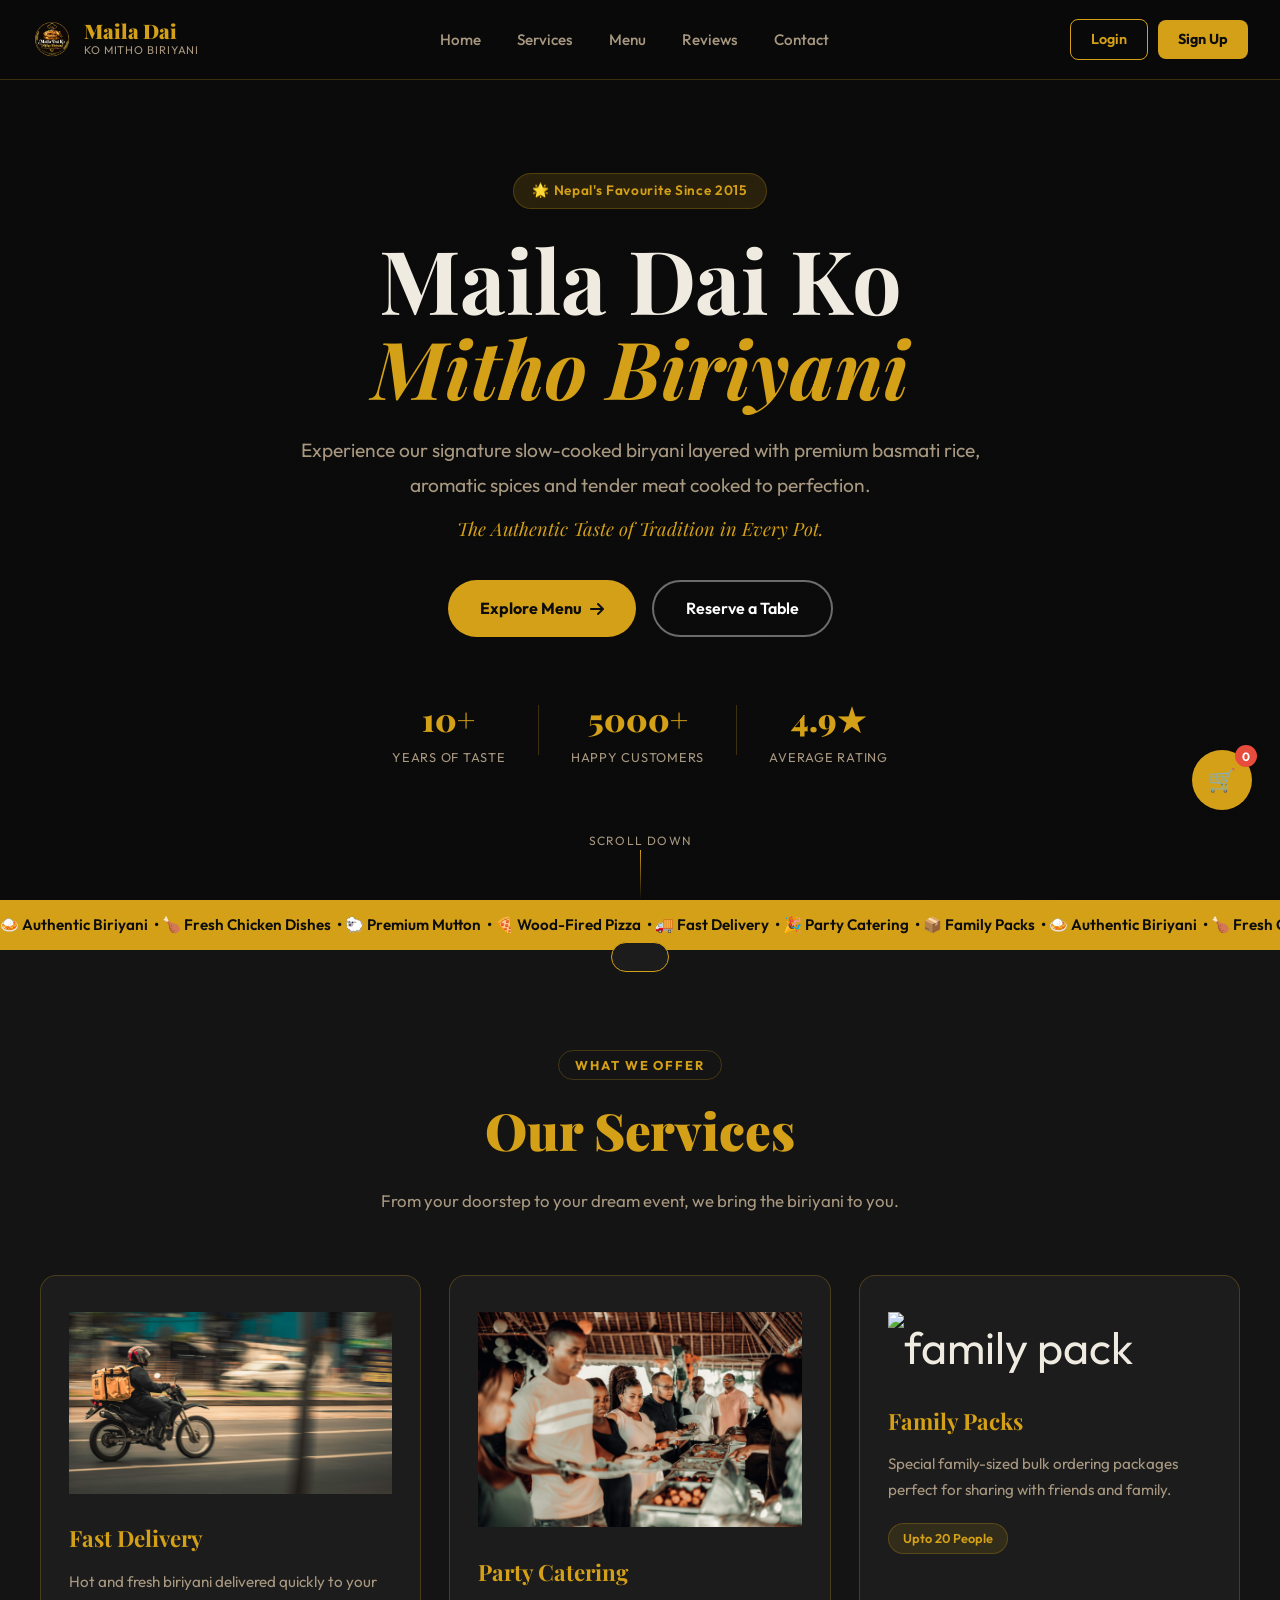
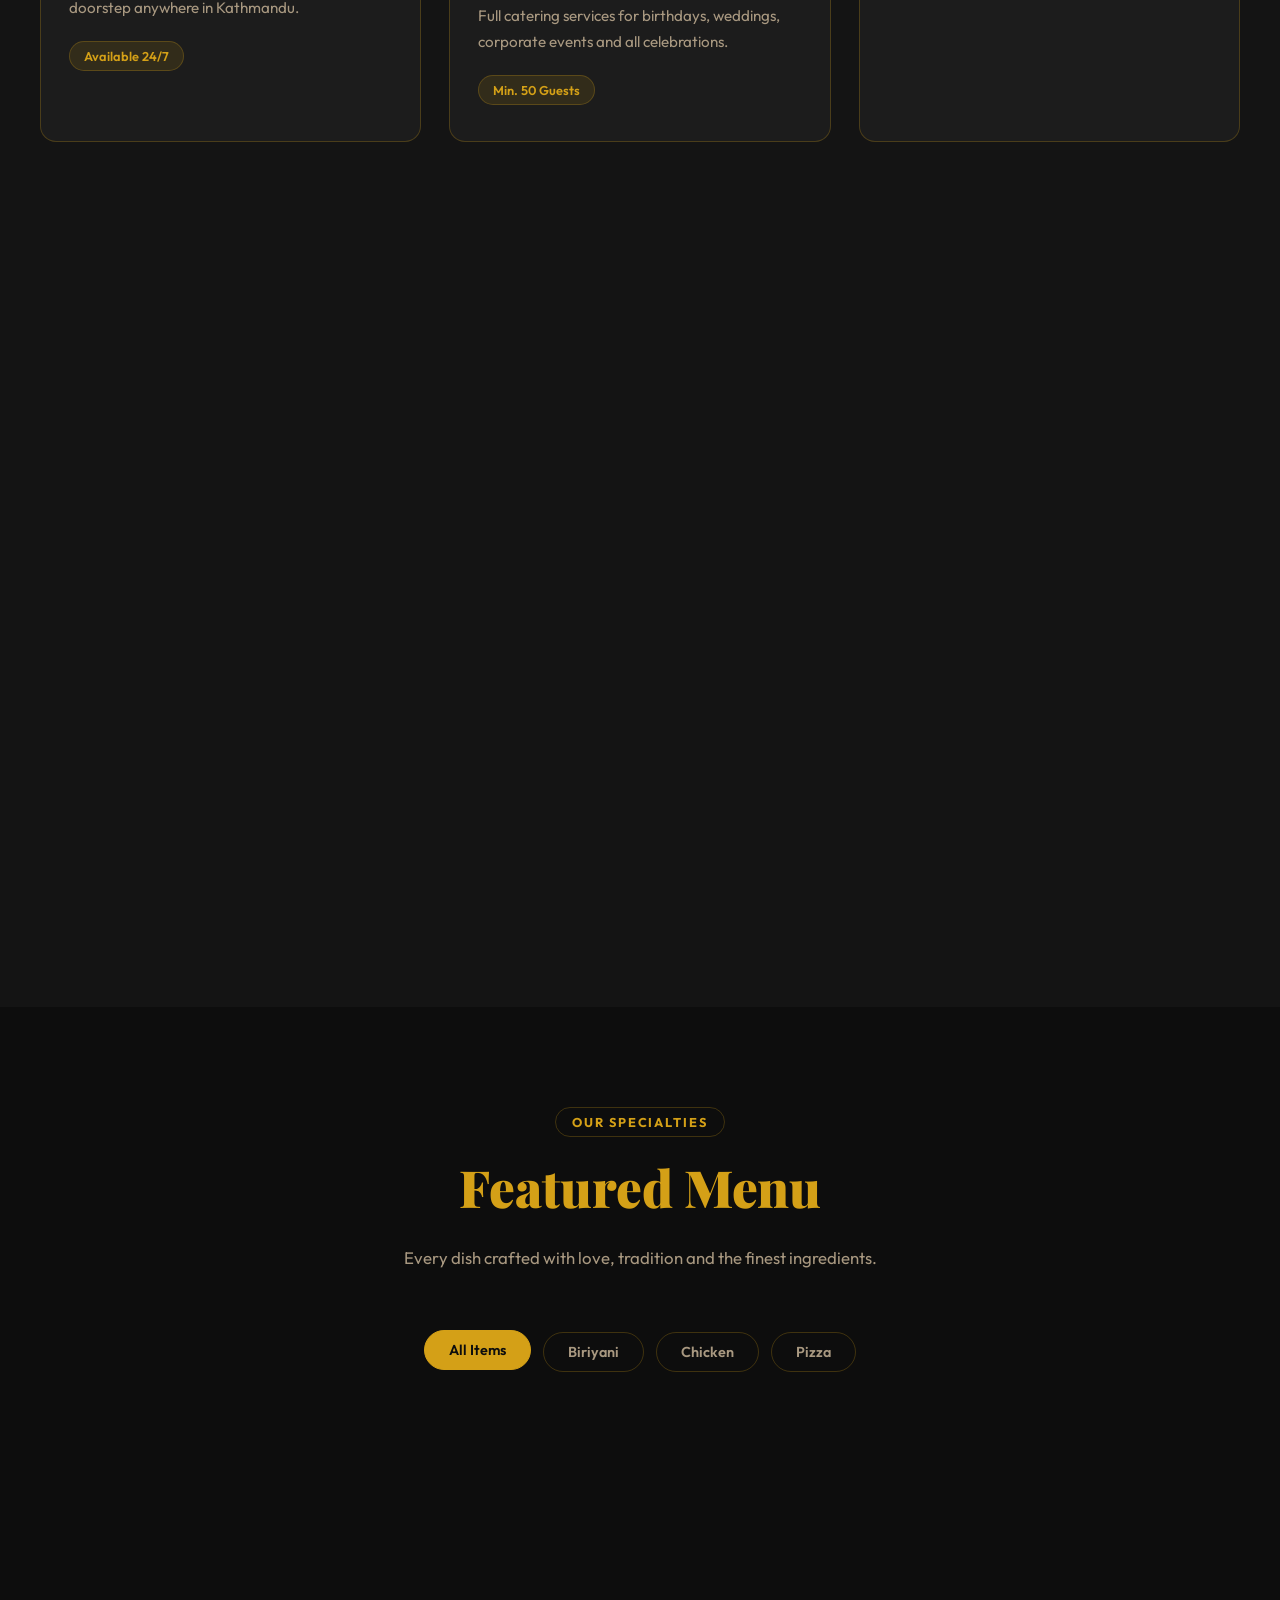
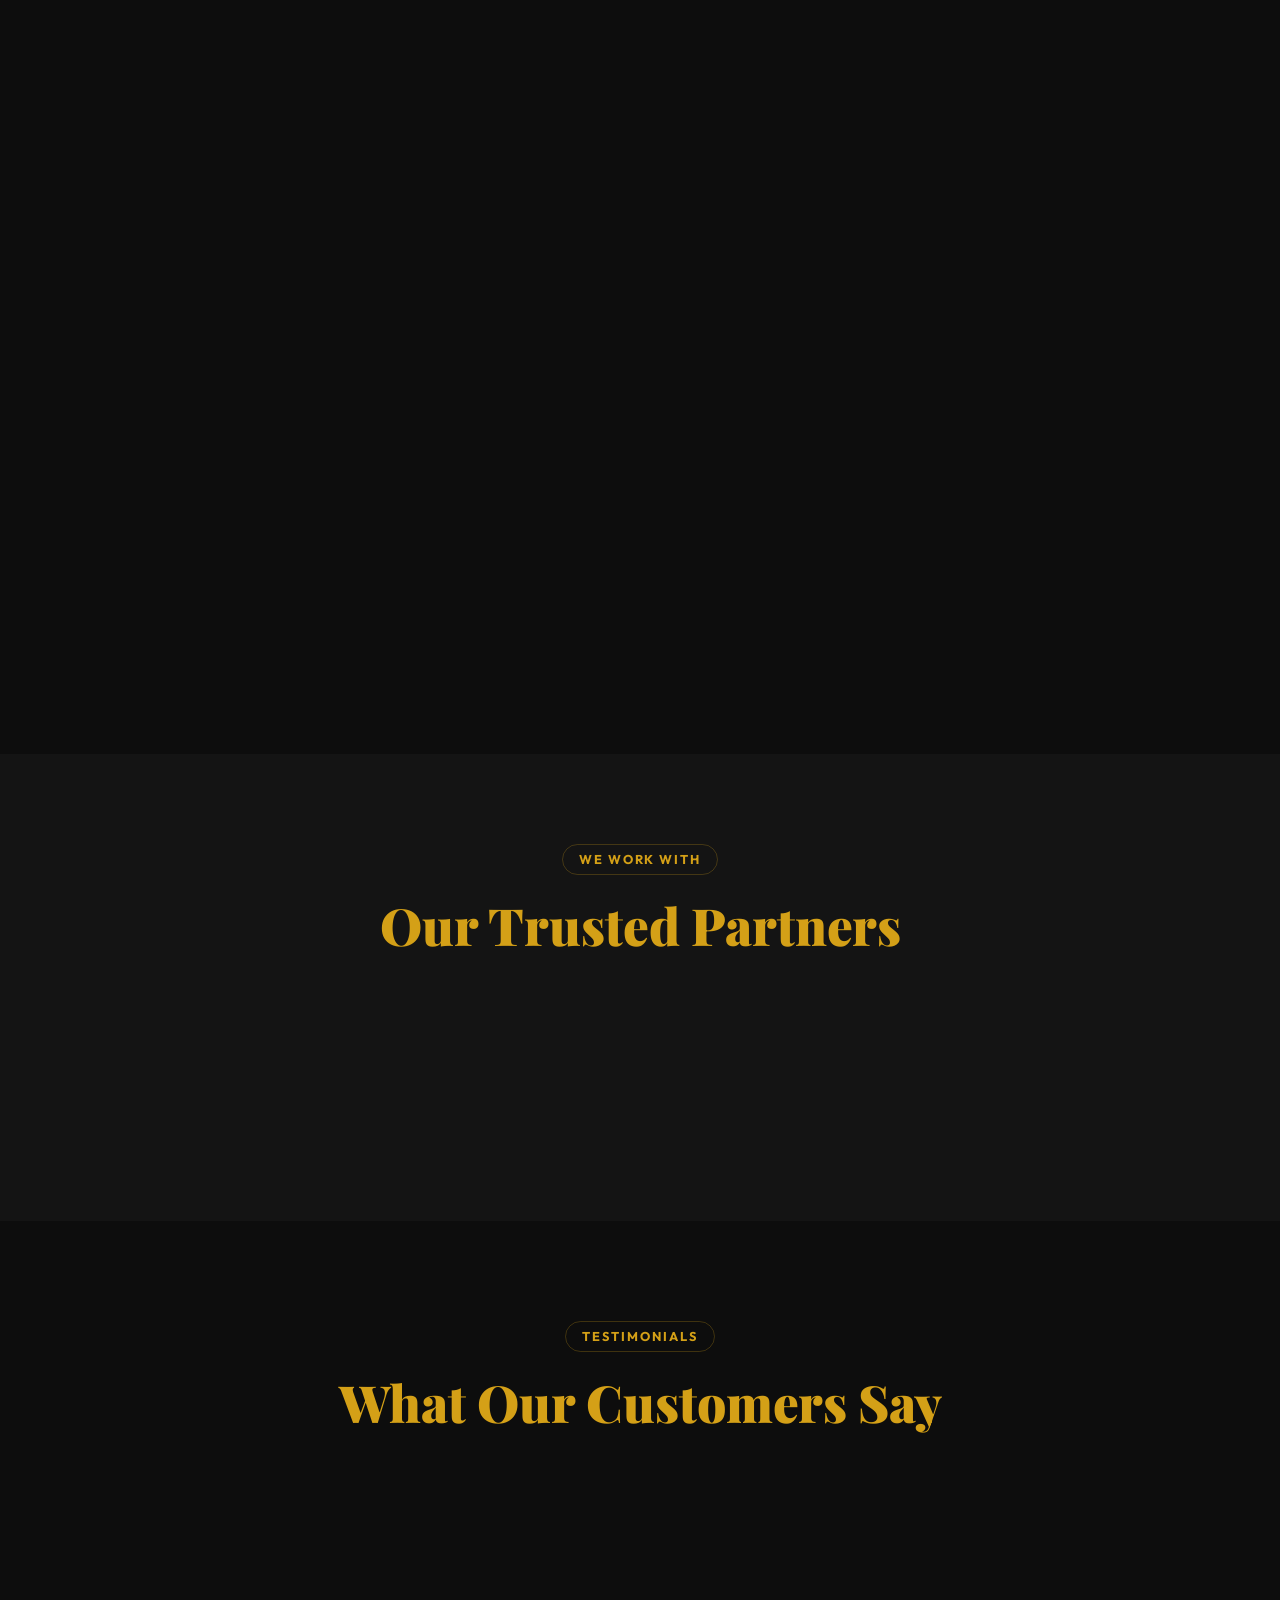
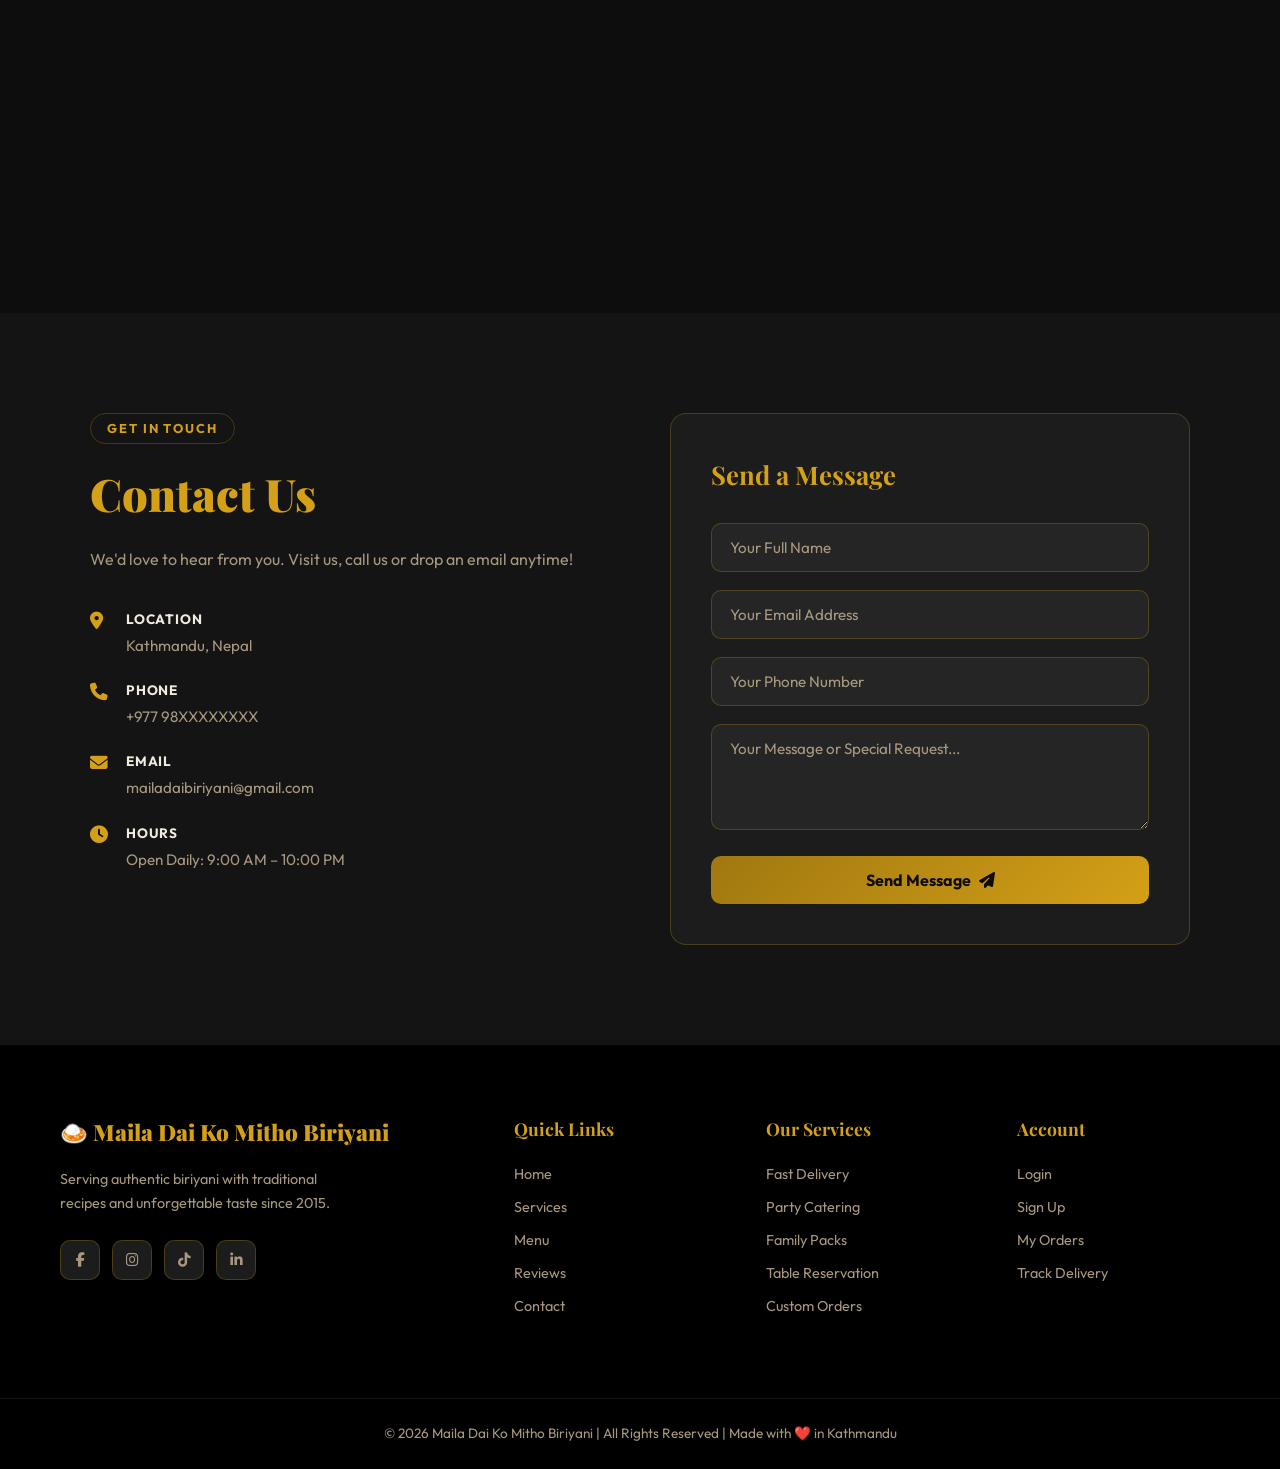
==== index.html @ 5e74ae01 "Add files via upload" ====
<!DOCTYPE html>
<html lang="en">
<head>
<meta charset="UTF-8">
<meta name="viewport" content="width=device-width, initial-scale=1.0">
<title>Maila Dai Ko Mitho Biriyani</title>
<link rel="stylesheet" href="style.css">
<link href="https://fonts.googleapis.com/css2?family=Playfair+Display:ital,wght@0,400;0,700;0,900;1,400&family=Outfit:wght@300;400;500;600;700&display=swap" rel="stylesheet">
<link rel="stylesheet" href="https://cdnjs.cloudflare.com/ajax/libs/font-awesome/6.5.0/css/all.min.css">
</head>
<body>

<!-- ===== NAVBAR ===== -->
<nav class="navbar" id="navbar">
  <div class="nav-container">
    <div class="logo">
      <div class="logo-icon">
        <img src="logo.png" alt="logo">
      </div>
      <div class="logo-text">
        <span class="logo-main">Maila Dai</span>
        <span class="logo-sub">Ko Mitho Biriyani</span>
      </div>
    </div>
    <ul class="nav-links" id="navLinks">
      <li><a href="#home" class="nav-link">Home</a></li>
      <li><a href="#services" class="nav-link">Services</a></li>
      <li><a href="#menu" class="nav-link">Menu</a></li>
      <li><a href="#reviews" class="nav-link">Reviews</a></li>
      <li><a href="#contact" class="nav-link">Contact</a></li>
    </ul>
    <div class="nav-btns">
      <a href="login.html" class="btn-outline">Login</a>
      <a href="signup.html" class="btn-gold">Sign Up</a>
    </div>
    <button class="hamburger" id="hamburger" aria-label="Toggle menu">
      <span></span><span></span><span></span>
    </button>
  </div>
</nav>

<!-- ===== HERO ===== -->
<section id="home" class="hero">
  <div class="hero-bg"></div>
  <div class="hero-overlay"></div>
  <div class="hero-content">
    <div class="hero-badge">🌟 Nepal's Favourite Since 2015</div>
    <h1 class="hero-title">
      <span class="line1">Maila Dai Ko</span>
      <span class="line2">Mitho Biriyani</span>
    </h1>
    <p class="hero-sub">Experience our signature slow-cooked biryani layered with premium basmati rice, aromatic spices and tender meat cooked to perfection.</p>
    <p class="hero-tagline">The Authentic Taste of Tradition in Every Pot.</p>
    <div class="hero-btns">
      <a href="#menu" class="btn-primary">Explore Menu <i class="fas fa-arrow-right"></i></a>
      <a href="#contact" class="btn-secondary">Reserve a Table</a>
    </div>
    <div class="hero-stats">
      <div class="stat"><span class="stat-num">10+</span><span class="stat-label">Years of Taste</span></div>
      <div class="stat-divider"></div>
      <div class="stat"><span class="stat-num">5000+</span><span class="stat-label">Happy Customers</span></div>
      <div class="stat-divider"></div>
      <div class="stat"><span class="stat-num">4.9★</span><span class="stat-label">Average Rating</span></div>
    </div>
  </div>
  <div class="hero-scroll-hint">
    <span>Scroll Down</span>
    <div class="scroll-line"></div>
  </div>
</section>

<!-- ===== MARQUEE ===== -->
<div class="marquee-bar">
  <div class="marquee-track">
    <span>🍛 Authentic Biriyani &nbsp;•&nbsp;</span>
    <span>🍗 Fresh Chicken Dishes &nbsp;•&nbsp;</span>
    <span>🐑 Premium Mutton &nbsp;•&nbsp;</span>
    <span>🍕 Wood-Fired Pizza &nbsp;•&nbsp;</span>
    <span>🚚 Fast Delivery &nbsp;•&nbsp;</span>
    <span>🎉 Party Catering &nbsp;•&nbsp;</span>
    <span>📦 Family Packs &nbsp;•&nbsp;</span>
    <span>🍛 Authentic Biriyani &nbsp;•&nbsp;</span>
    <span>🍗 Fresh Chicken Dishes &nbsp;•&nbsp;</span>
    <span>🐑 Premium Mutton &nbsp;•&nbsp;</span>
    <span>🍕 Wood-Fired Pizza &nbsp;•&nbsp;</span>
    <span>🚚 Fast Delivery &nbsp;•&nbsp;</span>
    <span>🎉 Party Catering &nbsp;•&nbsp;</span>
    <span>📦 Family Packs &nbsp;•&nbsp;</span>
  </div>
</div>

<!-- ===== SERVICES ===== -->
<section id="services" class="services-section">
  <div class="section-header">
    <p class="section-label">What We Offer</p>
    <h2 class="section-title">Our Services</h2>
    <p class="section-desc">From your doorstep to your dream event, we bring the biriyani to you.</p>
  </div>
  <div class="services-grid">

    <div class="service-card" data-delay="0">
      <div class="service-icon">
        <img src="delivery.jpg" alt="delivery">
      </div>
      <h3>Fast Delivery</h3>
      <p>Hot and fresh biriyani delivered quickly to your doorstep anywhere in Kathmandu.</p>
      <div class="service-tag">Available 24/7</div>
    </div>

    <div class="service-card" data-delay="1">
      <div class="service-icon"><img src="catering.jpg" alt="catering"></div>
      <h3>Party Catering</h3>
      <p>Full catering services for birthdays, weddings, corporate events and all celebrations.</p>
      <div class="service-tag">Min. 50 Guests</div>
    </div>

    <div class="service-card" data-delay="2">
      <div class="service-icon"><img src="familypack.jpg" alt="family pack"></div>
      <h3>Family Packs</h3>
      <p>Special family-sized bulk ordering packages perfect for sharing with friends and family.</p>
      <div class="service-tag">Upto 20 People</div>
    </div>

    <div class="service-card" data-delay="3">
      <div class="service-icon"><img src="reservation.jpg" alt="reservation"></div>
      <h3>Table Reservation</h3>
      <p>Reserve your table in advance and enjoy a comfortable dining experience with your loved ones.</p>
      <div class="service-tag">Book Online</div>
    </div>

    <div class="service-card" data-delay="4">
      <div class="service-icon"><img src="liquior.jpg" alt="custom orders"></div>
      <h3>Custom Orders</h3>
      <p>Customize spice levels, portion sizes and special dietary requests to your preferences.</p>
      <div class="service-tag">Fully Flexible</div>
    </div>

    <div class="service-card" data-delay="5">
      <div class="service-icon">🏆</div>
      <h3>Premium Experience</h3>
      <p>Enjoy our cozy dine-in ambience with premium service and traditional Nepali hospitality.</p>
      <div class="service-tag">Dine In</div>
    </div>

  </div>
</section>

<!-- ===== FEATURED MENU ===== -->
<section id="menu" class="menu-section">
  <div class="section-header light">
    <p class="section-label">Our Specialties</p>
    <h2 class="section-title">Featured Menu</h2>
    <p class="section-desc">Every dish crafted with love, tradition and the finest ingredients.</p>
  </div>

  <!-- Filter Buttons -->
  <div class="filter-btns">
    <button class="filter-btn active" data-filter="all">All Items</button>
    <button class="filter-btn" data-filter="biriyani">Biriyani</button>
    <button class="filter-btn" data-filter="chicken">Chicken</button>
    <button class="filter-btn" data-filter="pizza">Pizza</button>
  </div>

  <div class="menu-grid" id="menuGrid">

    <div class="menu-card" data-cat="biriyani">
      <div class="card-img-wrap">
        <img src="biriyani.jpg" alt="Mutton Biriyani" onerror="this.src='https://images.unsplash.com/photo-1563379091339-03246f5e3d73?w=400&h=280&fit=crop'">
        <span class="badge bestseller">Best Seller</span>
      </div>
      <div class="card-info">
        <div class="card-top">
          <h3>Mutton Biriyani</h3>
          <span class="card-rating">⭐ 4.9</span>
        </div>
        <p>Authentic dum cooked biriyani with premium basmati rice, tender mutton and aromatic spices.</p>
        <div class="card-bottom">
          <span class="price">Rs. 550</span>
          <button class="order-btn" onclick="addToCart('Mutton Biriyani', 550)"><i class="fas fa-plus"></i> Add</button>
        </div>
      </div>
    </div>

    <div class="menu-card" data-cat="biriyani">
      <div class="card-img-wrap">
        <img src="biriyani.jpg" alt="Chicken Biriyani" onerror="this.src='https://images.unsplash.com/photo-1563379091339-03246f5e3d73?w=400&h=280&fit=crop'">
        <span class="badge popular">Popular</span>
      </div>
      <div class="card-info">
        <div class="card-top">
          <h3>Chicken Biriyani</h3>
          <span class="card-rating">⭐ 4.8</span>
        </div>
        <p>Flavourful dum biriyani with juicy chicken pieces layered in fragrant basmati rice.</p>
        <div class="card-bottom">
          <span class="price">Rs. 350</span>
          <button class="order-btn" onclick="addToCart('Chicken Biriyani', 350)"><i class="fas fa-plus"></i> Add</button>
        </div>
      </div>
    </div>

    <div class="menu-card" data-cat="chicken">
      <div class="card-img-wrap">
        <img src="chicken.jpg" alt="Chicken Chilly" onerror="this.src='https://images.unsplash.com/photo-1567620905732-2d1ec7ab7445?w=400&h=280&fit=crop'">
      </div>
      <div class="card-info">
        <div class="card-top">
          <h3>Chicken Chilly</h3>
          <span class="card-rating">⭐ 4.7</span>
        </div>
        <p>Crispy chicken tossed in bold chilli sauce with peppers and onions.</p>
        <div class="card-bottom">
          <span class="price">Rs. 250</span>
          <button class="order-btn" onclick="addToCart('Chicken Chilly', 250)"><i class="fas fa-plus"></i> Add</button>
        </div>
      </div>
    </div>

    <div class="menu-card" data-cat="chicken">
      <div class="card-img-wrap">
        <img src="green chicken.jpg" alt="Green Chicken" onerror="this.src='https://images.unsplash.com/photo-1604908176997-125f25cc6f3d?w=400&h=280&fit=crop'">
        <span class="badge new">New</span>
      </div>
      <div class="card-info">
        <div class="card-top">
          <h3>Green Chicken</h3>
          <span class="card-rating">⭐ 4.8</span>
        </div>
        <p>Herb-marinated chicken in a vibrant green sauce made with fresh coriander and mint.</p>
        <div class="card-bottom">
          <span class="price">Rs. 300</span>
          <button class="order-btn" onclick="addToCart('Green Chicken', 300)"><i class="fas fa-plus"></i> Add</button>
        </div>
      </div>
    </div>

    <div class="menu-card" data-cat="pizza">
      <div class="card-img-wrap">
        <img src="pizza.jpg" alt="Chicken Pizza" onerror="this.src='https://images.unsplash.com/photo-1565299624946-b28f40a0ae38?w=400&h=280&fit=crop'">
      </div>
      <div class="card-info">
        <div class="card-top">
          <h3>Chicken Pizza</h3>
          <span class="card-rating">⭐ 4.6</span>
        </div>
        <p>Stone-baked pizza loaded with spiced chicken, mozzarella and fresh vegetables.</p>
        <div class="card-bottom">
          <span class="price">Rs. 350</span>
          <button class="order-btn" onclick="addToCart('Chicken Pizza', 350)"><i class="fas fa-plus"></i> Add</button>
        </div>
      </div>
    </div>

    <div class="menu-card" data-cat="pizza">
      <div class="card-img-wrap">
        <img src="pizza.jpg" alt="Mixed Pizza" onerror="this.src='https://images.unsplash.com/photo-1565299624946-b28f40a0ae38?w=400&h=280&fit=crop'">
      </div>
      <div class="card-info">
        <div class="card-top">
          <h3>Mixed Pizza</h3>
          <span class="card-rating">⭐ 4.7</span>
        </div>
        <p>The ultimate combination pizza with chicken, mutton, vegetables and extra cheese.</p>
        <div class="card-bottom">
          <span class="price">Rs. 450</span>
          <button class="order-btn" onclick="addToCart('Mixed Pizza', 450)"><i class="fas fa-plus"></i> Add</button>
        </div>
      </div>
    </div>

  </div>
</section>

<!-- ===== CART ===== -->
<div class="cart-float" id="cartFloat">
  <button class="cart-btn" id="cartBtn" onclick="toggleCart()">
    🛒 <span id="cartCount">0</span>
  </button>
</div>
<div class="cart-panel" id="cartPanel">
  <div class="cart-header">
    <h3>Your Order</h3>
    <button onclick="toggleCart()" class="cart-close">✕</button>
  </div>
  <div class="cart-items" id="cartItems"><p class="empty-cart">Your cart is empty.</p></div>
  <div class="cart-footer">
    <div class="cart-total">Total: <strong id="cartTotal">Rs. 0</strong></div>
    <button class="place-order-btn" onclick="placeOrder()">Place Order 🚀</button>
  </div>
</div>

<!-- ===== PARTNERS ===== -->
<section id="partners" class="partners-section">
  <div class="section-header">
    <p class="section-label">We Work With</p>
    <h2 class="section-title">Our Trusted Partners</h2>
  </div>
  <div class="partners-grid">
    <div class="partner-card">
      <img src="foodmandu.png" alt="Foodmandu" onerror="this.parentElement.innerHTML='<div class=\'partner-name\'>Foodmandu</div>'">
    </div>
    <div class="partner-card">
      <img src="pathao.png" alt="Pathao" onerror="this.parentElement.innerHTML='<div class=\'partner-name\'>Pathao</div>'">
    </div>
    <div class="partner-card">
      <img src="esewa.png" alt="eSewa" onerror="this.parentElement.innerHTML='<div class=\'partner-name\'>eSewa</div>'">
    </div>
    <div class="partner-card">
      <img src="khalti.png" alt="Khalti" onerror="this.parentElement.innerHTML='<div class=\'partner-name\'>Khalti</div>'">
    </div>
    <div class="partner-card">
      <img src="fonepay.png" alt="Fonepay" onerror="this.parentElement.innerHTML='<div class=\'partner-name\'>Fonepay</div>'">
    </div>
  </div>
</section>

<!-- ===== REVIEWS ===== -->
<section id="reviews" class="reviews-section">
  <div class="section-header light">
    <p class="section-label">Testimonials</p>
    <h2 class="section-title">What Our Customers Say</h2>
  </div>
  <div class="reviews-grid">

    <div class="review-card">
      <div class="stars">★★★★★</div>
      <p>"The best chicken biriyani I have ever tasted. Rich flavors and excellent service!"</p>
      <div class="reviewer">
        <div class="reviewer-avatar">DG</div>
        <div>
          <strong>Dixit Gautam</strong>
          <span>Regular Customer</span>
        </div>
      </div>
    </div>

    <div class="review-card">
      <div class="stars">★★★★★</div>
      <p>"Delicious food and super fast delivery. Highly recommended for all biriyani lovers!"</p>
      <div class="reviewer">
        <div class="reviewer-avatar">PB</div>
        <div>
          <strong>Prajwol Bhandari</strong>
          <span>Delivery Customer</span>
        </div>
      </div>
    </div>

    <div class="review-card featured-review">
      <div class="stars">★★★★★</div>
      <p>"Authentic taste with premium quality ingredients. The mutton biriyani is absolutely divine. Nothing beats it in all of Kathmandu!"</p>
      <div class="reviewer">
        <div class="reviewer-avatar">GK</div>
        <div>
          <strong>Gaurav Karki</strong>
          <span>VIP Member</span>
        </div>
      </div>
    </div>

    <div class="review-card">
      <div class="stars">★★★★★</div>
      <p>"Perfect place for family gatherings. The food and hospitality were truly outstanding."</p>
      <div class="reviewer">
        <div class="reviewer-avatar">ST</div>
        <div>
          <strong>Saroj Tamang</strong>
          <span>Dine-In Guest</span>
        </div>
      </div>
    </div>

  </div>
</section>

<!-- ===== CONTACT ===== -->
<section id="contact" class="contact-section">
  <div class="contact-wrapper">
    <div class="contact-info">
      <p class="section-label">Get In Touch</p>
      <h2>Contact Us</h2>
      <p class="contact-desc">We'd love to hear from you. Visit us, call us or drop an email anytime!</p>
      <div class="contact-items">
        <div class="contact-item"><i class="fas fa-map-marker-alt"></i><div><strong>Location</strong><span>Kathmandu, Nepal</span></div></div>
        <div class="contact-item"><i class="fas fa-phone"></i><div><strong>Phone</strong><span>+977 98XXXXXXXX</span></div></div>
        <div class="contact-item"><i class="fas fa-envelope"></i><div><strong>Email</strong><span>mailadaibiriyani@gmail.com</span></div></div>
        <div class="contact-item"><i class="fas fa-clock"></i><div><strong>Hours</strong><span>Open Daily: 9:00 AM – 10:00 PM</span></div></div>
      </div>
    </div>

    <div class="contact-form-box">
      <h3>Send a Message</h3>
      <div class="form-group">
        <input type="text" placeholder="Your Full Name" id="cName">
      </div>
      <div class="form-group">
        <input type="email" placeholder="Your Email Address" id="cEmail">
      </div>
      <div class="form-group">
        <input type="tel" placeholder="Your Phone Number" id="cPhone">
      </div>
      <div class="form-group">
        <textarea placeholder="Your Message or Special Request..." rows="4" id="cMsg"></textarea>
      </div>
      <button class="submit-btn" onclick="sendMessage()">Send Message <i class="fas fa-paper-plane"></i></button>
    </div>
  </div>
</section>

<!-- ===== FOOTER ===== -->
<footer class="footer">
  <div class="footer-top">
    <div class="footer-brand">
      <div class="footer-logo">🍛 Maila Dai Ko Mitho Biriyani</div>
      <p>Serving authentic biriyani with traditional recipes and unforgettable taste since 2015.</p>
      <div class="social-links">
        <a href="https://www.facebook.com/simon.lamsal.58/" target="_blank" aria-label="Facebook"><i class="fab fa-facebook-f"></i></a>
        <a href="https://www.instagram.com/sea_monnn7/" target="_blank" aria-label="Instagram"><i class="fab fa-instagram"></i></a>
        <a href="https://www.tiktok.com/@simonlamsal3" target="_blank" aria-label="TikTok"><i class="fab fa-tiktok"></i></a>
        <a href="#" target="_blank" aria-label="LinkedIn"><i class="fab fa-linkedin-in"></i></a>
      </div>
    </div>
    <div class="footer-col">
      <h4>Quick Links</h4>
      <a href="#home">Home</a>
      <a href="#services">Services</a>
      <a href="#menu">Menu</a>
      <a href="#reviews">Reviews</a>
      <a href="#contact">Contact</a>
    </div>
    <div class="footer-col">
      <h4>Our Services</h4>
      <a href="#">Fast Delivery</a>
      <a href="#">Party Catering</a>
      <a href="#">Family Packs</a>
      <a href="#">Table Reservation</a>
      <a href="#">Custom Orders</a>
    </div>
    <div class="footer-col">
      <h4>Account</h4>
      <a href="login.html">Login</a>
      <a href="signup.html">Sign Up</a>
      <a href="#">My Orders</a>
      <a href="#">Track Delivery</a>
    </div>
  </div>
  <div class="footer-bottom">
    <p>© 2026 Maila Dai Ko Mitho Biriyani | All Rights Reserved | Made with ❤️ in Kathmandu</p>
  </div>
</footer>

<!-- ===== TOAST ===== -->
<div class="toast" id="toast"></div>

<!-- ===== BACK TO TOP ===== -->
<button class="back-to-top" id="backTop" onclick="window.scrollTo({top:0,behavior:'smooth'})">
  <i class="fas fa-chevron-up"></i>
</button>

<script src="script.js"></script>
</body>
</html>
---- style.css ----
/* ===========================
   ROOT VARIABLES
=========================== */
:root {
  --gold: #D4A017;
  --gold-light: #F5C842;
  --gold-dark: #A07810;
  --dark: #0D0D0D;
  --dark2: #141414;
  --dark3: #1C1C1C;
  --dark4: #252525;
  --card-bg: #181818;
  --text: #F0EBE0;
  --text-muted: #A89880;
  --white: #FFFFFF;
  --border: rgba(212,160,23,0.25);
  /* --glow: rgba(212,160,23,0.35); */
  --radius: 16px;
  --font-display: 'Playfair Display', Georgia, serif;
  --font-body: 'Outfit', sans-serif;
  --nav-h: 80px;
  --transition: 0.35s cubic-bezier(0.4,0,0.2,1);
}

/* ===========================
   RESET & BASE
=========================== */
*, *::before, *::after {
  margin: 0; padding: 0;
  box-sizing: border-box;
}

html { scroll-behavior: smooth; }

body {
  background: var(--dark);
  color: var(--text);
  font-family: var(--font-body);
  font-size: 16px;
  line-height: 1.6;
  overflow-x: hidden;
}

img { max-width: 100%; display: block; }

a { text-decoration: none; color: inherit; }

/* ===========================
   SCROLLBAR
=========================== */
::-webkit-scrollbar { width: 6px; }
::-webkit-scrollbar-track { background: var(--dark2); }
::-webkit-scrollbar-thumb { background: var(--gold); border-radius: 4px; }

/* ===========================
   NAVBAR
=========================== */
.navbar {
  position: fixed;
  top: 0; left: 0; right: 0;
  height: var(--nav-h);
  background: rgba(10,10,10,0.85);
  backdrop-filter: blur(20px);
  -webkit-backdrop-filter: blur(20px);
  border-bottom: 1px solid var(--border);
  z-index: 1000;
  transition: var(--transition);
}

.navbar.scrolled {
  background: rgba(5,5,5,0.97);
  box-shadow: 0 4px 30px rgba(0,0,0,0.6);
}

.nav-container {
  max-width: 1280px;
  margin: 0 auto;
  padding: 0 32px;
  height: 100%;
  display: flex;
  align-items: center;
  justify-content: space-between;
  gap: 20px;
}

.logo {
  display: flex;
  align-items: center;
  gap: 12px;
  flex-shrink: 0;
}

.logo-icon {
  font-size: 2.2rem;
  line-height: 1;
  /* filter: drop-shadow(0 0 10px rgba(189, 128, 8, 0.6)); */
}
.logo-icon img {
  width: 40px;
  height: 40px;
  object-fit: contain;
}

.logo-text {
  display: flex;
  flex-direction: column;
}

.logo-main {
  font-family: var(--font-display);
  font-size: 1.25rem;
  font-weight: 900;
  color: var(--gold);
  line-height: 1.1;
}

.logo-sub {
  font-size: 0.7rem;
  color: var(--text-muted);
  letter-spacing: 0.08em;
  text-transform: uppercase;
}

.nav-links {
  display: flex;
  list-style: none;
  align-items: center;
  gap: 8px;
}

.nav-link {
  color: var(--text-muted);
  font-size: 0.95rem;
  font-weight: 500;
  padding: 6px 14px;
  border-radius: 8px;
  transition: var(--transition);
  position: relative;
}

.nav-link::after {
  content: '';
  position: absolute;
  bottom: -2px; left: 50%; right: 50%;
  height: 2px;
  background: var(--gold);
  border-radius: 2px;
  transition: var(--transition);
}

.nav-link:hover {
  color: var(--gold);
}

.nav-link:hover::after {
  left: 14px; right: 14px;
}

.nav-btns {
  display: flex;
  gap: 10px;
  align-items: center;
}

.btn-outline {
  padding: 8px 20px;
  border: 1.5px solid var(--gold);
  border-radius: 8px;
  color: var(--gold);
  font-weight: 600;
  font-size: 0.9rem;
  transition: var(--transition);
}

.btn-outline:hover {
  background: var(--gold);
  color: var(--dark);
}

.btn-gold {
  padding: 8px 20px;
  background: var(--gold);
  border-radius: 8px;
  color: var(--dark);
  font-weight: 700;
  font-size: 0.9rem;
  transition: var(--transition);
}

.btn-gold:hover {
  background: var(--gold-light);
  transform: translateY(-2px);
  box-shadow: 0 6px 20px var(--glow);
}

.hamburger {
  display: none;
  flex-direction: column;
  gap: 5px;
  background: none;
  border: none;
  cursor: pointer;
  padding: 4px;
  z-index: 1100;
}

.hamburger span {
  display: block;
  width: 24px;
  height: 2px;
  background: var(--gold);
  border-radius: 2px;
  transition: var(--transition);
}

/* ===========================
   HERO
=========================== */
.hero {
  position: relative;
  min-height: 100vh;
  display: flex;
  align-items: center;
  justify-content: center;
  overflow: hidden;
  padding: calc(var(--nav-h) + 40px) 20px 80px;
}

.hero-bg {
  position: absolute;
  inset: 0;
  background: url('food.jpg') center center / cover no-repeat;
  transform: scale(1.05);
  transition: transform 20s ease;
}

.hero:hover .hero-bg {
  transform: scale(1.1);
}

.hero-overlay {
  position: absolute;
  inset: 0;
  background: linear-gradient(
    135deg,
    rgba(10,10,10,0.92) 0%,
    rgba(10,10,10,0.75) 50%,
    rgba(10,10,10,0.88) 100%
  );
}

.hero-content {
  position: relative;
  z-index: 1;
  text-align: center;
  max-width: 880px;
  animation: fadeUp 1s ease both;
}

@keyframes fadeUp {
  from { opacity: 0; transform: translateY(40px); }
  to { opacity: 1; transform: translateY(0); }
}

.hero-badge {
  display: inline-block;
  background: rgba(212,160,23,0.15);
  border: 1px solid var(--border);
  border-radius: 50px;
  padding: 6px 18px;
  font-size: 0.85rem;
  color: var(--gold);
  font-weight: 600;
  letter-spacing: 0.05em;
  margin-bottom: 24px;
  animation: fadeUp 0.8s ease both;
}

.hero-title {
  font-family: var(--font-display);
  line-height: 1.05;
  margin-bottom: 24px;
  animation: fadeUp 0.9s ease 0.15s both;
}

.hero-title .line1 {
  display: block;
  font-size: clamp(3rem, 8vw, 5.5rem);
  color: var(--text);
  font-weight: 700;
}

.hero-title .line2 {
  display: block;
  font-size: clamp(2.5rem, 7vw, 5rem);
  color: var(--gold);
  font-style: italic;
}

.hero-sub {
  font-size: clamp(1rem, 2vw, 1.2rem);
  color: var(--text-muted);
  max-width: 700px;
  margin: 0 auto 12px;
  line-height: 1.8;
  animation: fadeUp 0.9s ease 0.25s both;
}

.hero-tagline {
  font-family: var(--font-display);
  font-style: italic;
  color: var(--gold);
  font-size: 1.15rem;
  margin-bottom: 36px;
  animation: fadeUp 0.9s ease 0.35s both;
}

.hero-btns {
  display: flex;
  gap: 16px;
  justify-content: center;
  flex-wrap: wrap;
  margin-bottom: 56px;
  animation: fadeUp 0.9s ease 0.45s both;
}

.btn-primary {
  padding: 14px 32px;
  background: var(--gold);
  color: var(--dark);
  border-radius: 50px;
  font-weight: 700;
  font-size: 1rem;
  display: flex;
  align-items: center;
  gap: 8px;
  transition: var(--transition);
}

.btn-primary:hover {
  background: var(--gold-light);
  transform: translateY(-3px);
  box-shadow: 0 10px 30px var(--glow);
}

.btn-secondary {
  padding: 14px 32px;
  border: 2px solid rgba(255,255,255,0.4);
  border-radius: 50px;
  color: var(--white);
  font-weight: 600;
  font-size: 1rem;
  transition: var(--transition);
  backdrop-filter: blur(10px);
}

.btn-secondary:hover {
  border-color: var(--gold);
  color: var(--gold);
  transform: translateY(-3px);
}

.hero-stats {
  display: flex;
  align-items: center;
  justify-content: center;
  gap: 0;
  animation: fadeUp 0.9s ease 0.55s both;
}

.stat {
  display: flex;
  flex-direction: column;
  align-items: center;
  padding: 0 32px;
}

.stat-num {
  font-family: var(--font-display);
  font-size: 2rem;
  font-weight: 900;
  color: var(--gold);
}

.stat-label {
  font-size: 0.8rem;
  color: var(--text-muted);
  text-transform: uppercase;
  letter-spacing: 0.06em;
  margin-top: 2px;
}

.stat-divider {
  width: 1px;
  height: 50px;
  background: var(--border);
}

.hero-scroll-hint {
  position: absolute;
  bottom: 0px;
  left: 46%;
  transform: translateX(-50%);
  display: flex;
  flex-direction: column;
  align-items: center;
  gap: -20px;
  color: var(--text-muted);
  font-size: 0.75rem;
  letter-spacing: 0.1em;
  text-transform: uppercase;
  z-index: 1;
  animation: fadeUp 1s ease 0.8s both;
}

.scroll-line {
  width: 1px;
  height: 50px;
  background: linear-gradient(var(--gold), transparent);
  animation: scrollPulse 2s ease-in-out infinite;
}

@keyframes scrollPulse {
  0%, 100% { opacity: 0.3; }
  50% { opacity: 1; }
}

/* ===========================
   MARQUEE
=========================== */
.marquee-bar {
  background: var(--gold);
  padding: 12px 0;
  overflow: hidden;
  white-space: nowrap;
}

.marquee-track {
  display: inline-flex;
  animation: marquee 30s linear infinite;
  font-size: 0.95rem;
  font-weight: 600;
  color: var(--dark);
}

@keyframes marquee {
  from { transform: translateX(0); }
  to { transform: translateX(-50%); }
}

/* ===========================
   SECTION SHARED
=========================== */
.section-header {
  text-align: center;
  margin-bottom: 60px;
}

.section-label {
  display: inline-block;
  font-size: 0.8rem;
  font-weight: 700;
  letter-spacing: 0.15em;
  text-transform: uppercase;
  color: var(--gold);
  margin-bottom: 10px;
  padding: 4px 16px;
  border: 1px solid var(--border);
  border-radius: 20px;
}

.section-title {
  font-family: var(--font-display);
  font-size: clamp(2rem, 5vw, 3.2rem);
  font-weight: 900;
  color: var(--gold);
  margin-bottom: 16px;
}

.section-title.dark-text {
  color: var(--dark);
}

.section-desc {
  font-size: 1.05rem;
  color: var(--text-muted);
  max-width: 550px;
  margin: 0 auto;
}

.section-header.light .section-title {
  color: var(--gold);
}

/* ===========================
   SERVICES
=========================== */
.services-section {
  padding: 100px 40px;
  background: var(--dark2);
}

.services-grid {
  display: grid;
  grid-template-columns: repeat(auto-fit, minmax(290px, 1fr));
  gap: 28px;
  max-width: 1200px;
  margin: 0 auto;
}

.service-card {
  background: var(--dark3);
  border: 1px solid var(--border);
  border-radius: var(--radius);
  padding: 36px 28px;
  transition: var(--transition);
  position: relative;
  overflow: hidden;
}

.service-card::before {
  content: '';
  position: absolute;
  top: 0; left: 0; right: 0;
  height: 3px;
  background: linear-gradient(90deg, var(--gold-dark), var(--gold), var(--gold-light));
  transform: scaleX(0);
  transform-origin: left;
  transition: var(--transition);
}

.service-card:hover {
  transform: translateY(-8px);
  border-color: var(--gold);
  box-shadow: 0 20px 50px rgba(0,0,0,0.5), 0 0 30px var(--glow);
}

.service-card:hover::before {
  transform: scaleX(1);
}

.service-icon {
  font-size: 2.8rem;
  margin-bottom: 20px;
  display: inline-block;
}

.service-card h3 {
  font-family: var(--font-display);
  font-size: 1.4rem;
  color: var(--gold);
  margin-bottom: 12px;
}

.service-card p {
  color: var(--text-muted);
  line-height: 1.7;
  font-size: 0.95rem;
  margin-bottom: 20px;
}

.service-tag {
  display: inline-block;
  background: rgba(212,160,23,0.12);
  border: 1px solid var(--border);
  border-radius: 20px;
  padding: 4px 14px;
  font-size: 0.8rem;
  color: var(--gold);
  font-weight: 600;
}

/* ===========================
   MENU
=========================== */
.menu-section {
  padding: 100px 40px;
  background: var(--dark);
}

.filter-btns {
  display: flex;
  justify-content: center;
  gap: 12px;
  margin-bottom: 50px;
  flex-wrap: wrap;
}

.filter-btn {
  padding: 10px 24px;
  border: 1.5px solid var(--border);
  border-radius: 50px;
  background: transparent;
  color: var(--text-muted);
  font-family: var(--font-body);
  font-size: 0.9rem;
  font-weight: 600;
  cursor: pointer;
  transition: var(--transition);
}

.filter-btn:hover, .filter-btn.active {
  background: var(--gold);
  border-color: var(--gold);
  color: var(--dark);
  transform: translateY(-2px);
  box-shadow: 0 6px 20px var(--glow);
}

.menu-grid {
  display: grid;
  grid-template-columns: repeat(auto-fill, minmax(300px, 1fr));
  gap: 28px;
  max-width: 1200px;
  margin: 0 auto;
}

.menu-card {
  background: var(--card-bg);
  border-radius: var(--radius);
  overflow: hidden;
  border: 1px solid rgba(255,255,255,0.05);
  transition: var(--transition);
}

.menu-card:hover {
  transform: translateY(-8px);
  border-color: var(--gold);
  box-shadow: 0 20px 50px rgba(0,0,0,0.6), 0 0 25px var(--glow);
}

.menu-card.hidden { display: none; }

.card-img-wrap {
  position: relative;
  overflow: hidden;
  height: 220px;
}

.card-img-wrap img {
  width: 100%;
  height: 100%;
  object-fit: cover;
  transition: transform 0.6s ease;
}

.menu-card:hover .card-img-wrap img {
  transform: scale(1.1);
}

.badge {
  position: absolute;
  top: 14px;
  left: 14px;
  padding: 4px 12px;
  border-radius: 20px;
  font-size: 0.75rem;
  font-weight: 700;
  text-transform: uppercase;
  letter-spacing: 0.06em;
}

.badge.bestseller { background: var(--gold); color: var(--dark); }
.badge.popular { background: #E74C3C; color: #fff; }
.badge.new { background: #27AE60; color: #fff; }

.card-info {
  padding: 20px;
}

.card-top {
  display: flex;
  align-items: center;
  justify-content: space-between;
  margin-bottom: 10px;
}

.card-top h3 {
  font-family: var(--font-display);
  font-size: 1.25rem;
  color: var(--gold);
}

.card-rating {
  font-size: 0.85rem;
  color: var(--text-muted);
}

.card-info p {
  color: var(--text-muted);
  font-size: 0.9rem;
  line-height: 1.6;
  margin-bottom: 16px;
}

.card-bottom {
  display: flex;
  align-items: center;
  justify-content: space-between;
}

.price {
  font-family: var(--font-display);
  font-size: 1.4rem;
  font-weight: 900;
  color: var(--gold-light);
}

.order-btn {
  display: flex;
  align-items: center;
  gap: 6px;
  padding: 9px 20px;
  background: var(--gold);
  color: var(--dark);
  border: none;
  border-radius: 50px;
  font-family: var(--font-body);
  font-size: 0.9rem;
  font-weight: 700;
  cursor: pointer;
  transition: var(--transition);
}

.order-btn:hover {
  background: var(--gold-light);
  transform: scale(1.05);
  box-shadow: 0 6px 20px var(--glow);
}

/* ===========================
   CART
=========================== */
.cart-float {
  position: fixed;
  bottom: 90px;
  right: 28px;
  z-index: 900;
}

.cart-btn {
  width: 60px;
  height: 60px;
  border-radius: 50%;
  background: var(--gold);
  border: none;
  font-size: 1.4rem;
  cursor: pointer;
  position: relative;
  box-shadow: 0 4px 20px var(--glow);
  transition: var(--transition);
  display: flex;
  align-items: center;
  justify-content: center;
}

.cart-btn:hover {
  transform: scale(1.1);
  background: var(--gold-light);
}

#cartCount {
  position: absolute;
  top: -5px;
  right: -5px;
  width: 22px;
  height: 22px;
  background: #E74C3C;
  color: #fff;
  font-size: 0.75rem;
  font-weight: 700;
  border-radius: 50%;
  display: flex;
  align-items: center;
  justify-content: center;
  font-family: var(--font-body);
}

.cart-panel {
  position: fixed;
  bottom: 160px;
  right: 28px;
  width: 340px;
  background: var(--dark3);
  border: 1px solid var(--border);
  border-radius: var(--radius);
  box-shadow: 0 20px 60px rgba(0,0,0,0.8);
  z-index: 900;
  display: none;
  flex-direction: column;
  overflow: hidden;
  max-height: 480px;
}

.cart-panel.open { display: flex; }

.cart-header {
  display: flex;
  justify-content: space-between;
  align-items: center;
  padding: 18px 20px;
  border-bottom: 1px solid var(--border);
}

.cart-header h3 {
  font-family: var(--font-display);
  color: var(--gold);
  font-size: 1.2rem;
}

.cart-close {
  background: none;
  border: none;
  color: var(--text-muted);
  font-size: 1.1rem;
  cursor: pointer;
  padding: 4px 8px;
  border-radius: 6px;
  transition: var(--transition);
}

.cart-close:hover { color: var(--gold); background: var(--dark4); }

.cart-items {
  flex: 1;
  overflow-y: auto;
  padding: 14px 20px;
}

.empty-cart {
  color: var(--text-muted);
  text-align: center;
  padding: 20px 0;
  font-size: 0.95rem;
}

.cart-item {
  display: flex;
  justify-content: space-between;
  align-items: center;
  padding: 10px 0;
  border-bottom: 1px solid rgba(255,255,255,0.05);
  gap: 10px;
}

.cart-item-name {
  font-size: 0.9rem;
  color: var(--text);
  flex: 1;
}

.cart-item-price {
  font-weight: 700;
  color: var(--gold);
  font-size: 0.9rem;
}

.cart-item-remove {
  background: none;
  border: none;
  color: #E74C3C;
  cursor: pointer;
  font-size: 1rem;
  padding: 2px 6px;
}

.cart-footer {
  padding: 16px 20px;
  border-top: 1px solid var(--border);
  background: var(--dark4);
}

.cart-total {
  font-size: 0.95rem;
  color: var(--text-muted);
  margin-bottom: 12px;
}

.cart-total strong {
  color: var(--gold);
  font-size: 1.1rem;
}

.place-order-btn {
  width: 100%;
  padding: 12px;
  background: var(--gold);
  border: none;
  border-radius: 10px;
  color: var(--dark);
  font-family: var(--font-body);
  font-weight: 700;
  font-size: 1rem;
  cursor: pointer;
  transition: var(--transition);
}

.place-order-btn:hover {
  background: var(--gold-light);
  transform: translateY(-2px);
}

/* ===========================
   PARTNERS
=========================== */
.partners-section {
  padding: 90px 40px;
  background: var(--dark2);
}

.partners-grid {
  display: flex;
  flex-wrap: wrap;
  justify-content: center;
  align-items: center;
  gap: 28px;
  max-width: 1000px;
  margin: 0 auto;
}

.partner-card {
  background: var(--dark3);
  border: 1px solid var(--border);
  border-radius: 14px;
  padding: 24px 40px;
  transition: var(--transition);
  display: flex;
  align-items: center;
  justify-content: center;
  min-width: 140px;
}

.partner-card:hover {
  border-color: var(--gold);
  transform: translateY(-6px);
  box-shadow: 0 10px 30px var(--glow);
}

.partner-card img {
  height: 55px;
  width: auto;
  object-fit: contain;
  filter: grayscale(40%) brightness(1.2);
  transition: var(--transition);
}

.partner-card:hover img {
  filter: none;
}

.partner-name {
  font-family: var(--font-display);
  font-size: 1.3rem;
  color: var(--gold);
  font-weight: 700;
}

/* ===========================
   REVIEWS
=========================== */
.reviews-section {
  padding: 100px 40px;
  background: var(--dark);
}

.reviews-grid {
  display: grid;
  grid-template-columns: repeat(auto-fit, minmax(260px, 1fr));
  gap: 24px;
  max-width: 1200px;
  margin: 0 auto;
  align-items: start;
}

.review-card {
  background: var(--card-bg);
  border: 1px solid var(--border);
  border-radius: var(--radius);
  padding: 28px;
  transition: var(--transition);
  position: relative;
}

.review-card::before {
  content: '"';
  position: absolute;
  top: 10px;
  right: 20px;
  font-size: 6rem;
  color: rgba(212,160,23,0.1);
  font-family: var(--font-display);
  line-height: 1;
  pointer-events: none;
}

.review-card:hover {
  border-color: var(--gold);
  transform: translateY(-6px);
  box-shadow: 0 16px 40px var(--glow);
}

.featured-review {
  grid-row: span 2;
  border-color: rgba(212,160,23,0.5);
  background: linear-gradient(135deg, var(--card-bg), rgba(212,160,23,0.05));
}

.stars {
  font-size: 1.2rem;
  color: var(--gold);
  margin-bottom: 16px;
  letter-spacing: 2px;
}

.review-card p {
  color: var(--text);
  font-size: 0.95rem;
  line-height: 1.75;
  margin-bottom: 22px;
  font-style: italic;
}

.reviewer {
  display: flex;
  align-items: center;
  gap: 14px;
}

.reviewer-avatar {
  width: 44px;
  height: 44px;
  border-radius: 50%;
  background: linear-gradient(135deg, var(--gold-dark), var(--gold));
  color: var(--dark);
  display: flex;
  align-items: center;
  justify-content: center;
  font-weight: 800;
  font-size: 0.85rem;
  flex-shrink: 0;
}

.reviewer strong {
  display: block;
  font-size: 0.95rem;
  color: var(--gold);
}

.reviewer span {
  font-size: 0.8rem;
  color: var(--text-muted);
}

/* ===========================
   CONTACT
=========================== */
.contact-section {
  padding: 100px 40px;
  background: var(--dark2);
}

.contact-wrapper {
  display: grid;
  grid-template-columns: 1fr 1fr;
  gap: 60px;
  max-width: 1100px;
  margin: 0 auto;
  align-items: start;
}

.contact-info .section-label { margin-bottom: 14px; }

.contact-info h2 {
  font-family: var(--font-display);
  font-size: clamp(2rem, 4vw, 2.8rem);
  font-weight: 900;
  color: var(--gold);
  margin-bottom: 16px;
}

.contact-desc {
  color: var(--text-muted);
  font-size: 1rem;
  line-height: 1.7;
  margin-bottom: 36px;
}

.contact-items {
  display: flex;
  flex-direction: column;
  gap: 22px;
}

.contact-item {
  display: flex;
  align-items: flex-start;
  gap: 16px;
}

.contact-item i {
  color: var(--gold);
  font-size: 1.1rem;
  margin-top: 3px;
  width: 20px;
  flex-shrink: 0;
}

.contact-item strong {
  display: block;
  color: var(--text);
  font-size: 0.85rem;
  text-transform: uppercase;
  letter-spacing: 0.06em;
  margin-bottom: 2px;
}

.contact-item span {
  color: var(--text-muted);
  font-size: 0.95rem;
}

.contact-form-box {
  background: var(--dark3);
  border: 1px solid var(--border);
  border-radius: var(--radius);
  padding: 40px;
}

.contact-form-box h3 {
  font-family: var(--font-display);
  font-size: 1.6rem;
  color: var(--gold);
  margin-bottom: 28px;
}

.form-group {
  margin-bottom: 18px;
}

.form-group input,
.form-group textarea {
  width: 100%;
  padding: 14px 18px;
  background: var(--dark4);
  border: 1.5px solid var(--border);
  border-radius: 10px;
  color: var(--text);
  font-family: var(--font-body);
  font-size: 0.95rem;
  transition: var(--transition);
  outline: none;
  resize: vertical;
}

.form-group input::placeholder,
.form-group textarea::placeholder {
  color: var(--text-muted);
}

.form-group input:focus,
.form-group textarea:focus {
  border-color: var(--gold);
  box-shadow: 0 0 0 3px rgba(212,160,23,0.12);
  background: var(--dark);
}

.submit-btn {
  width: 100%;
  padding: 14px;
  background: linear-gradient(135deg, var(--gold-dark), var(--gold));
  border: none;
  border-radius: 10px;
  color: var(--dark);
  font-family: var(--font-body);
  font-size: 1rem;
  font-weight: 700;
  cursor: pointer;
  transition: var(--transition);
  display: flex;
  align-items: center;
  justify-content: center;
  gap: 8px;
  margin-top: 8px;
}

.submit-btn:hover {
  background: linear-gradient(135deg, var(--gold), var(--gold-light));
  transform: translateY(-2px);
  box-shadow: 0 10px 30px var(--glow);
}

/* ===========================
   FOOTER
=========================== */
.footer {
  background: #000;
}

.footer-top {
  display: grid;
  grid-template-columns: 2fr 1fr 1fr 1fr;
  gap: 48px;
  padding: 70px 60px;
  max-width: 1280px;
  margin: 0 auto;
}

.footer-logo {
  font-family: var(--font-display);
  font-size: 1.4rem;
  font-weight: 900;
  color: var(--gold);
  margin-bottom: 16px;
}

.footer-brand p {
  color: var(--text-muted);
  font-size: 0.9rem;
  line-height: 1.7;
  margin-bottom: 24px;
  max-width: 280px;
}

.social-links {
  display: flex;
  gap: 12px;
}

.social-links a {
  width: 40px;
  height: 40px;
  border-radius: 10px;
  background: var(--dark3);
  border: 1px solid var(--border);
  display: flex;
  align-items: center;
  justify-content: center;
  color: var(--text-muted);
  font-size: 0.9rem;
  transition: var(--transition);
}

.social-links a:hover {
  background: var(--gold);
  color: var(--dark);
  border-color: var(--gold);
  transform: translateY(-4px);
}

.footer-col h4 {
  color: var(--gold);
  font-family: var(--font-display);
  font-size: 1.1rem;
  font-weight: 700;
  margin-bottom: 20px;
}

.footer-col a {
  display: block;
  color: var(--text-muted);
  font-size: 0.9rem;
  margin-bottom: 10px;
  transition: var(--transition);
}

.footer-col a:hover {
  color: var(--gold);
  padding-left: 5px;
}

.footer-bottom {
  border-top: 1px solid rgba(255,255,255,0.08);
  padding: 24px 60px;
  text-align: center;
}

.footer-bottom p {
  color: var(--text-muted);
  font-size: 0.85rem;
}

/* ===========================
   TOAST
=========================== */
.toast {
  position: fixed;
  bottom: 28px;
  left: 50%;
  transform: translateX(-50%) translateY(100px);
  background: var(--dark3);
  border: 1px solid var(--gold);
  color: var(--text);
  padding: 14px 28px;
  border-radius: 50px;
  font-size: 0.9rem;
  font-weight: 600;
  z-index: 2000;
  transition: var(--transition);
  white-space: nowrap;
  pointer-events: none;
}

.toast.show {
  transform: translateX(-50%) translateY(0);
}

/* ===========================
   BACK TO TOP
=========================== */
.back-to-top {
  position: fixed;
  bottom: 28px;
  right: 28px;
  width: 48px;
  height: 48px;
  background: var(--dark3);
  border: 1.5px solid var(--border);
  border-radius: 12px;
  color: var(--gold);
  font-size: 1rem;
  cursor: pointer;
  transition: var(--transition);
  display: none;
  align-items: center;
  justify-content: center;
  z-index: 800;
}

.back-to-top.show {
  display: flex;
}

.back-to-top:hover {
  background: var(--gold);
  color: var(--dark);
  border-color: var(--gold);
  transform: translateY(-4px);
}

/* ===========================
   RESPONSIVE
=========================== */
@media (max-width: 1024px) {
  .footer-top {
    grid-template-columns: 1fr 1fr;
    padding: 50px 40px;
  }

  .contact-wrapper {
    grid-template-columns: 1fr;
    gap: 40px;
  }
}

@media (max-width: 768px) {
  .nav-links, .nav-btns { display: none; }
  .hamburger { display: flex; }

  .nav-links.mobile-open {
    display: flex;
    flex-direction: column;
    position: fixed;
    top: var(--nav-h);
    left: 0; right: 0;
    background: rgba(5,5,5,0.98);
    padding: 30px;
    gap: 8px;
    border-bottom: 1px solid var(--border);
  }

  .nav-links.mobile-open .nav-link {
    font-size: 1.1rem;
    padding: 12px 0;
  }

  .nav-btns.mobile-open {
    display: flex;
    flex-direction: column;
    width: 100%;
    position: fixed;
    top: calc(var(--nav-h) + 280px);
    left: 0; right: 0;
    padding: 0 30px 30px;
    background: rgba(5,5,5,0.98);
    gap: 12px;
  }

  .btn-outline, .btn-gold { text-align: center; padding: 12px; }

  .hero-stats {
    flex-direction: row;
    gap: 0;
  }

  .stat { padding: 0 18px; }
  .stat-num { font-size: 1.4rem; }

  .services-section,
  .menu-section,
  .reviews-section,
  .partners-section,
  .contact-section { padding: 70px 20px; }

  .services-grid { grid-template-columns: 1fr; }
  .menu-grid { grid-template-columns: 1fr; }

  .reviews-grid { grid-template-columns: 1fr; }
  .featured-review { grid-row: span 1; }

  .footer-top {
    grid-template-columns: 1fr;
    padding: 40px 24px;
    gap: 32px;
  }
  .footer-logo img { width: 120px; }

  .footer-bottom { padding: 20px 24px; }

  .cart-panel { width: calc(100vw - 56px); }

  .contact-form-box { padding: 28px 20px; }
}

@media (max-width: 480px) {
  .stat { padding: 0 12px; }
  .stat-num { font-size: 1.2rem; }
  .stat-label { font-size: 0.7rem; }
  .hero-btns { flex-direction: column; align-items: center; }
}
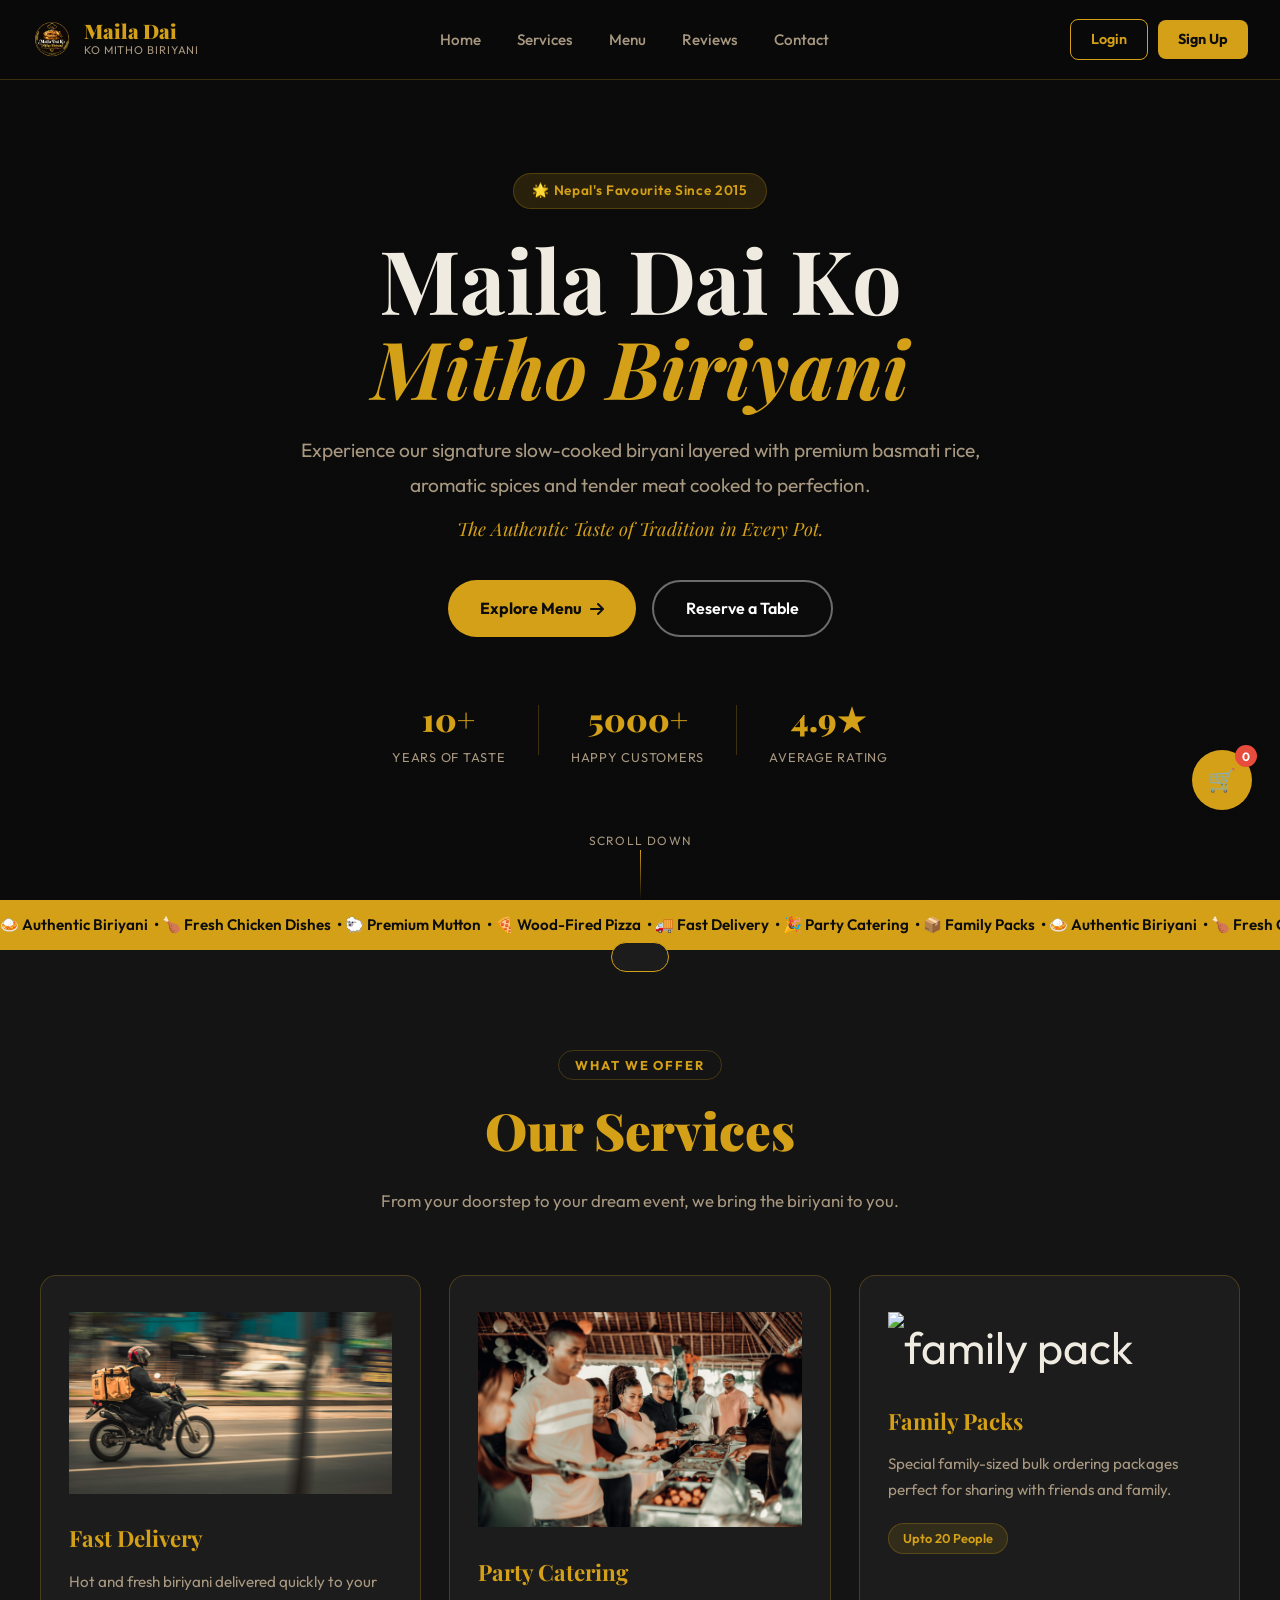
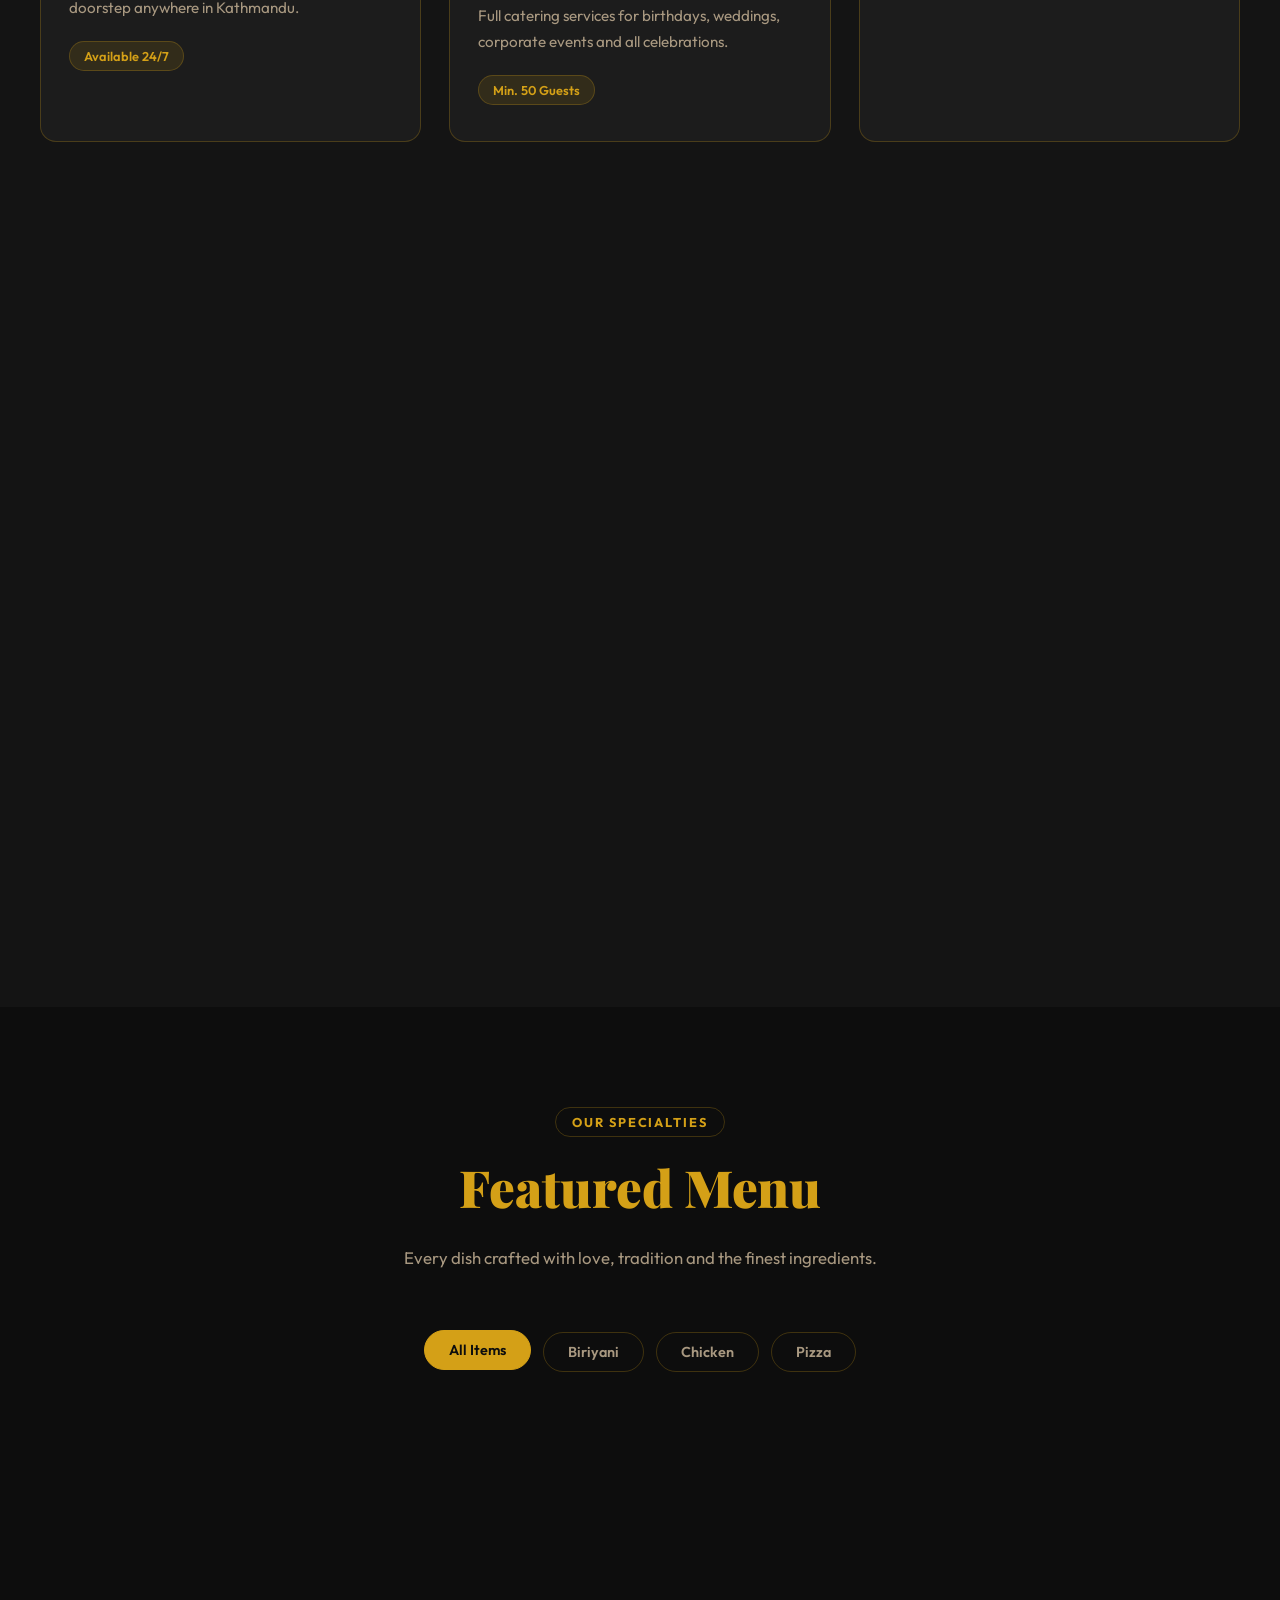
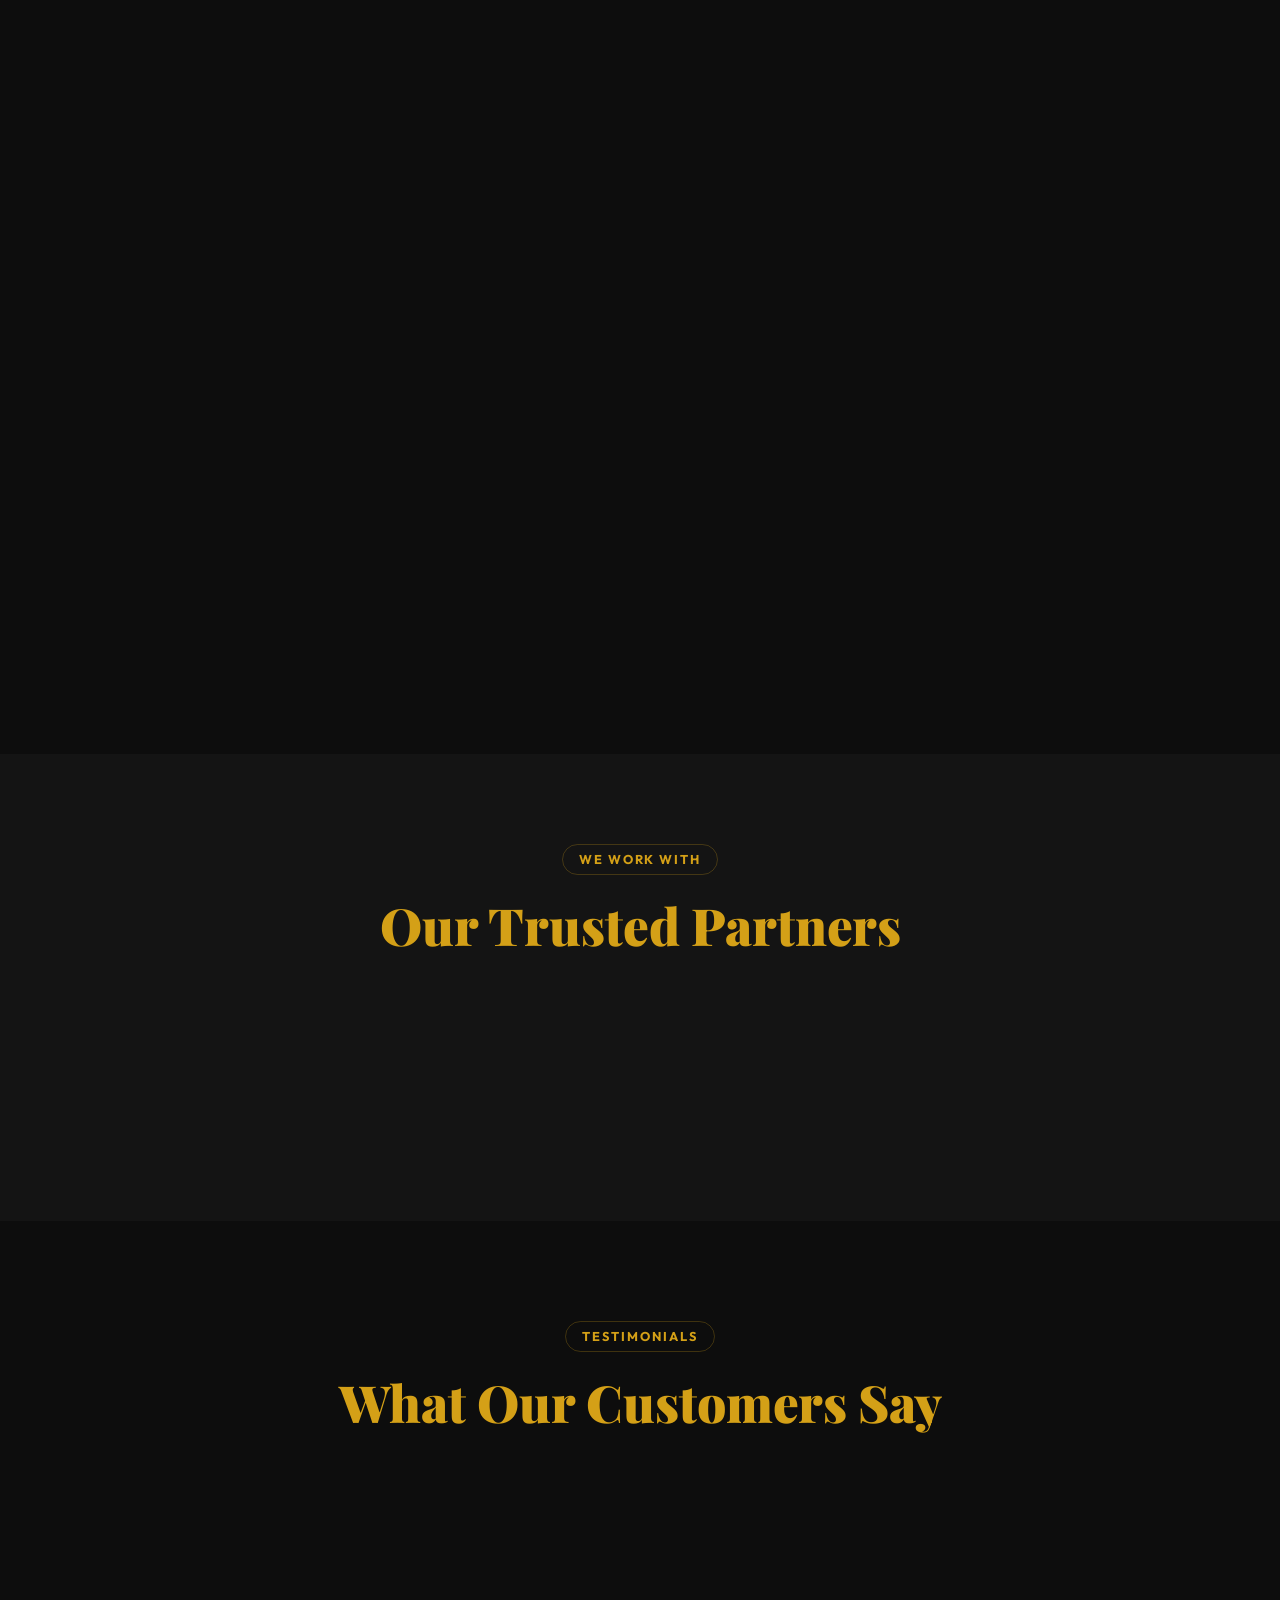
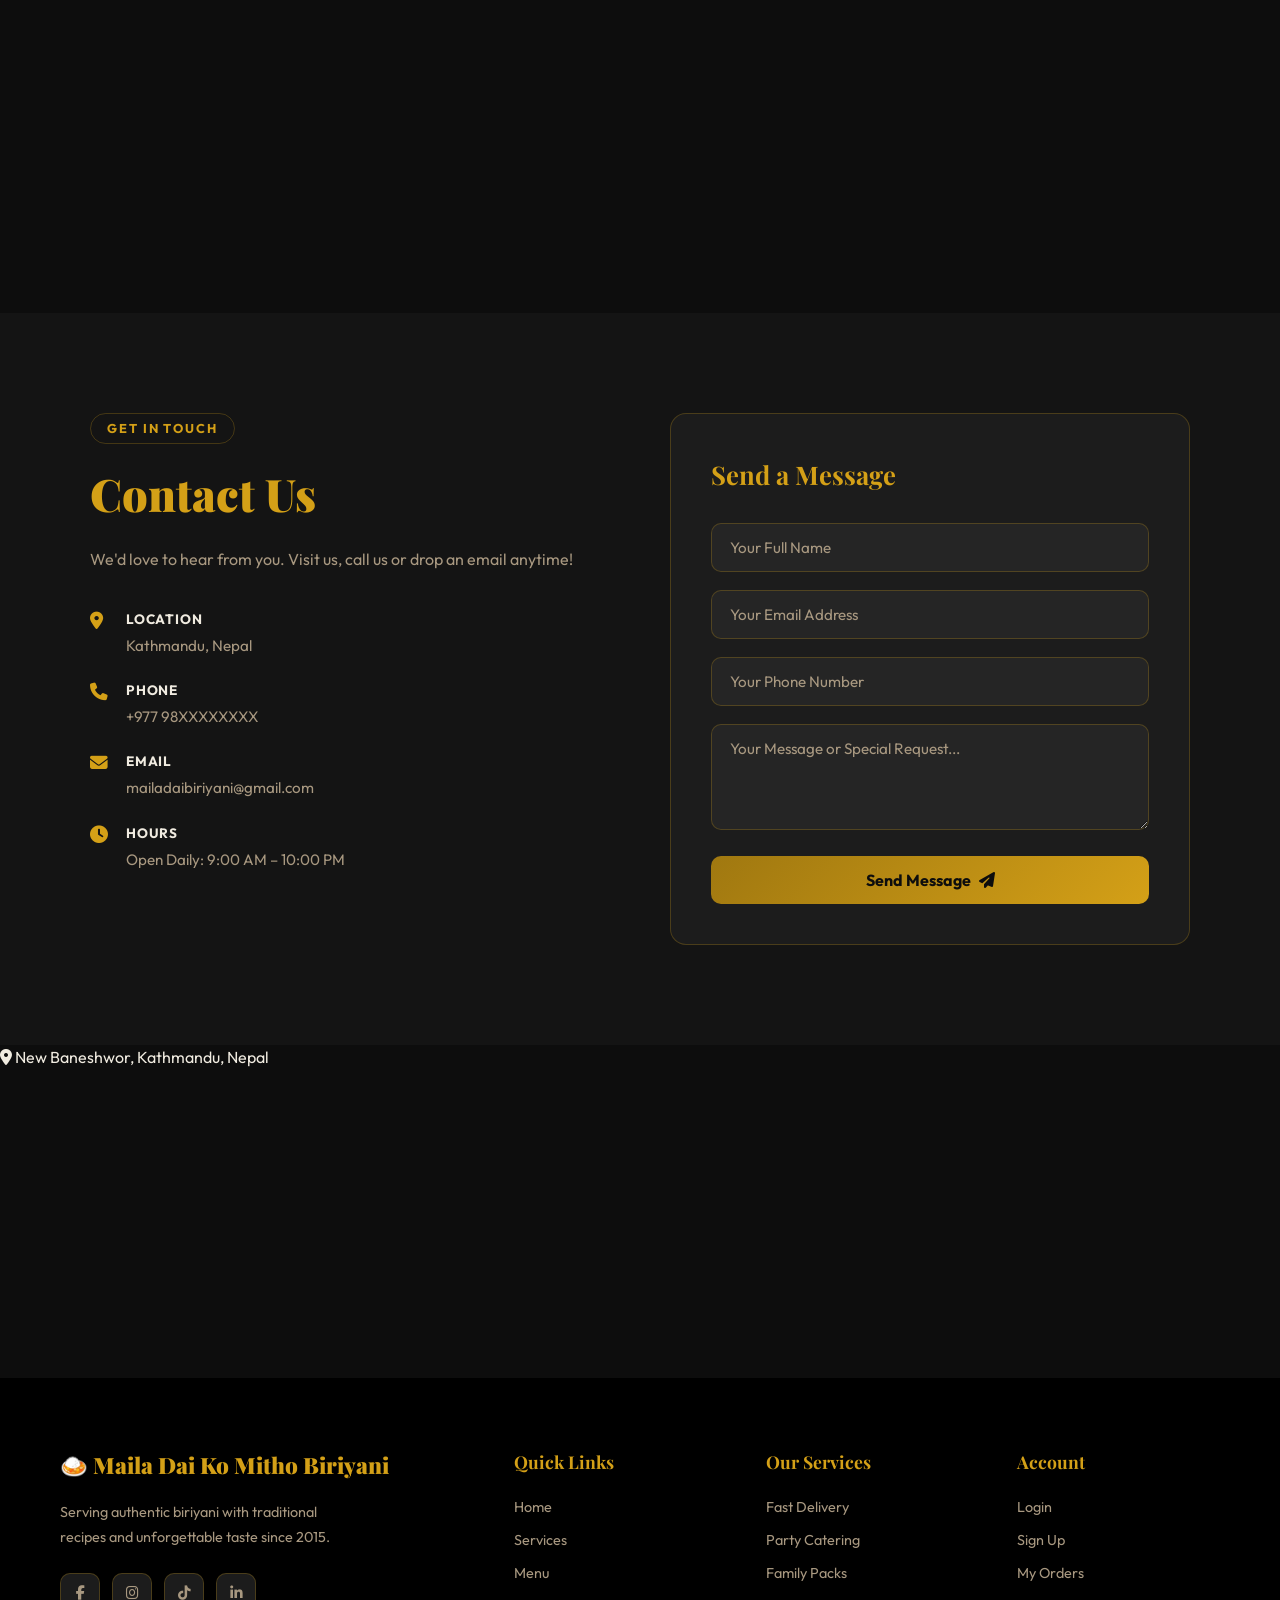
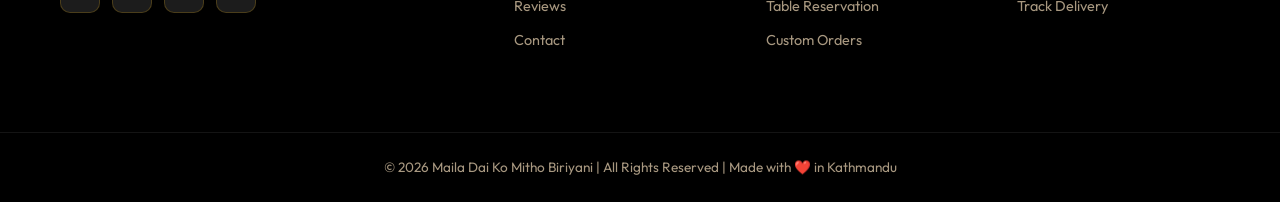
==== commit 8088e4be: "Add files via upload" ====
--- a/index.html
+++ b/index.html
@@ -406,6 +406,10 @@
     </div>
   </div>
 </section>
+<p><i class="fas fa-map-marker-alt"></i> New Baneshwor, Kathmandu, Nepal</p>
+          <div class="map">
+                  <iframe src="https://www.google.com/maps/embed?pb=!1m18!1m12!1m3!1d3532.123456789!2d85.322551315!3d27.711497285!2m3!1f0!2f0!3f0!3m2!1i1024!2i768!4f13.1!3m3!1m2!1s0x39eb190000000001%3A0x1234567890abcdef!2sNew%20Baneshwor%2C%20Kathmandu!5e0!3m2!1sen!2snp!4v1670000000000!5m2!1sen!2snp" width="100%" height="300" style="border:0;" allowfullscreen="" loading="lazy"></iframe>
+          </div>
 
 <!-- ===== FOOTER ===== -->
 <footer class="footer">
